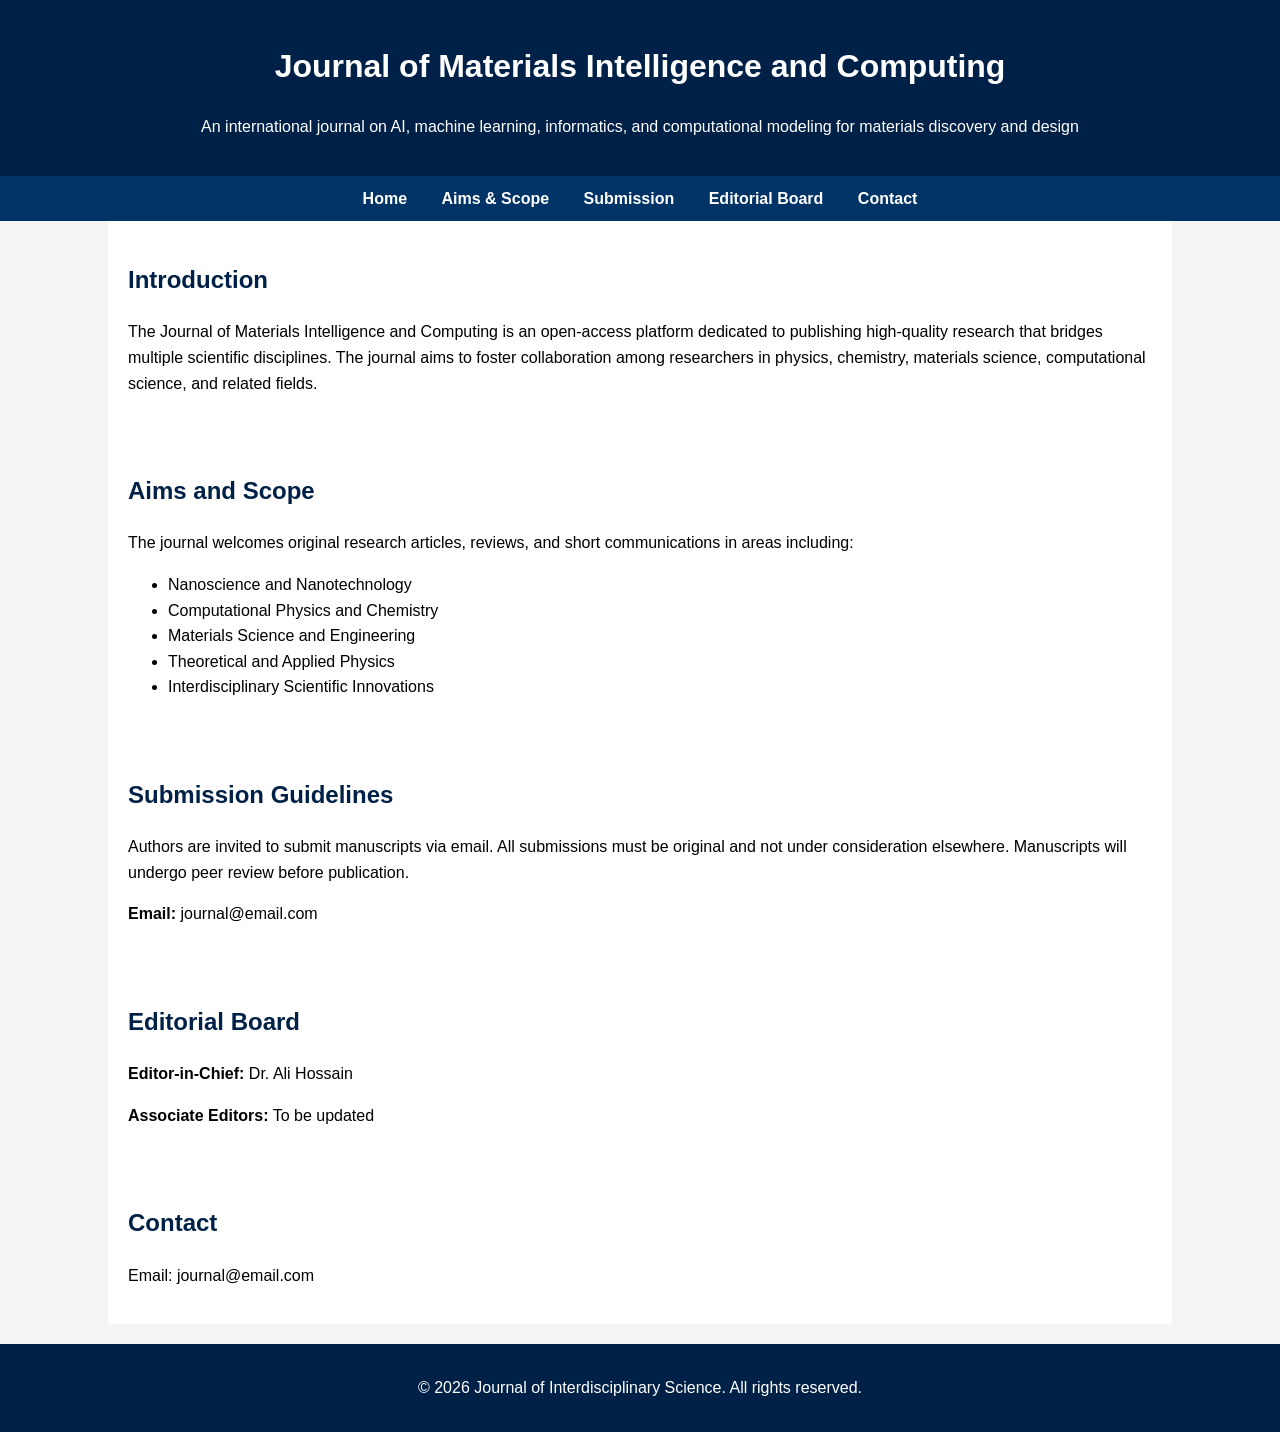
==== index.html @ 57023264 "Create index.html" ====
<!DOCTYPE html>
<html lang="en">
<head>
  <meta charset="UTF-8">
  <title>Journal of Materials Intelligence and Computing</title>
  <meta name="viewport" content="width=device-width, initial-scale=1.0">

  <style>
    body {
      font-family: Arial, sans-serif;
      margin: 0;
      line-height: 1.6;
      background-color: #f4f4f4;
    }

    header {
      background: #002147;
      color: white;
      padding: 20px 0;
      text-align: center;
    }

    nav {
      background: #003366;
      padding: 10px;
      text-align: center;
    }

    nav a {
      color: white;
      margin: 0 15px;
      text-decoration: none;
      font-weight: bold;
    }

    nav a:hover {
      text-decoration: underline;
    }

    .container {
      width: 80%;
      margin: auto;
      overflow: hidden;
      padding: 20px;
      background: white;
    }

    h2 {
      color: #002147;
    }

    footer {
      background: #002147;
      color: white;
      text-align: center;
      padding: 15px;
      margin-top: 20px;
    }
  </style>
</head>

<body>

<header>
  <h1>Journal of Materials Intelligence and Computing</h1>
  <p>An international journal on AI, machine learning, informatics, and computational modeling for materials discovery and design</p>
</header>

<nav>
  <a href="#home">Home</a>
  <a href="#aims">Aims & Scope</a>
  <a href="#submission">Submission</a>
  <a href="#editorial">Editorial Board</a>
  <a href="#contact">Contact</a>
</nav>

<div class="container" id="home">
  <h2>Introduction</h2>
  <p>
    The Journal of Materials Intelligence and Computing is an open-access platform dedicated to publishing
    high-quality research that bridges multiple scientific disciplines. The journal aims to foster
    collaboration among researchers in physics, chemistry, materials science, computational science,
    and related fields.
  </p>
</div>

<div class="container" id="aims">
  <h2>Aims and Scope</h2>
  <p>
    The journal welcomes original research articles, reviews, and short communications in areas including:
  </p>
  <ul>
    <li>Nanoscience and Nanotechnology</li>
    <li>Computational Physics and Chemistry</li>
    <li>Materials Science and Engineering</li>
    <li>Theoretical and Applied Physics</li>
    <li>Interdisciplinary Scientific Innovations</li>
  </ul>
</div>

<div class="container" id="submission">
  <h2>Submission Guidelines</h2>
  <p>
    Authors are invited to submit manuscripts via email. All submissions must be original and not under
    consideration elsewhere. Manuscripts will undergo peer review before publication.
  </p>
  <p><strong>Email:</strong> journal@email.com</p>
</div>

<div class="container" id="editorial">
  <h2>Editorial Board</h2>
  <p><strong>Editor-in-Chief:</strong> Dr. Ali Hossain</p>
  <p><strong>Associate Editors:</strong> To be updated</p>
</div>

<div class="container" id="contact">
  <h2>Contact</h2>
  <p>Email: journal@email.com</p>
</div>

<footer>
  <p>&copy; 2026 Journal of Interdisciplinary Science. All rights reserved.</p>
</footer>

</body>
</html>
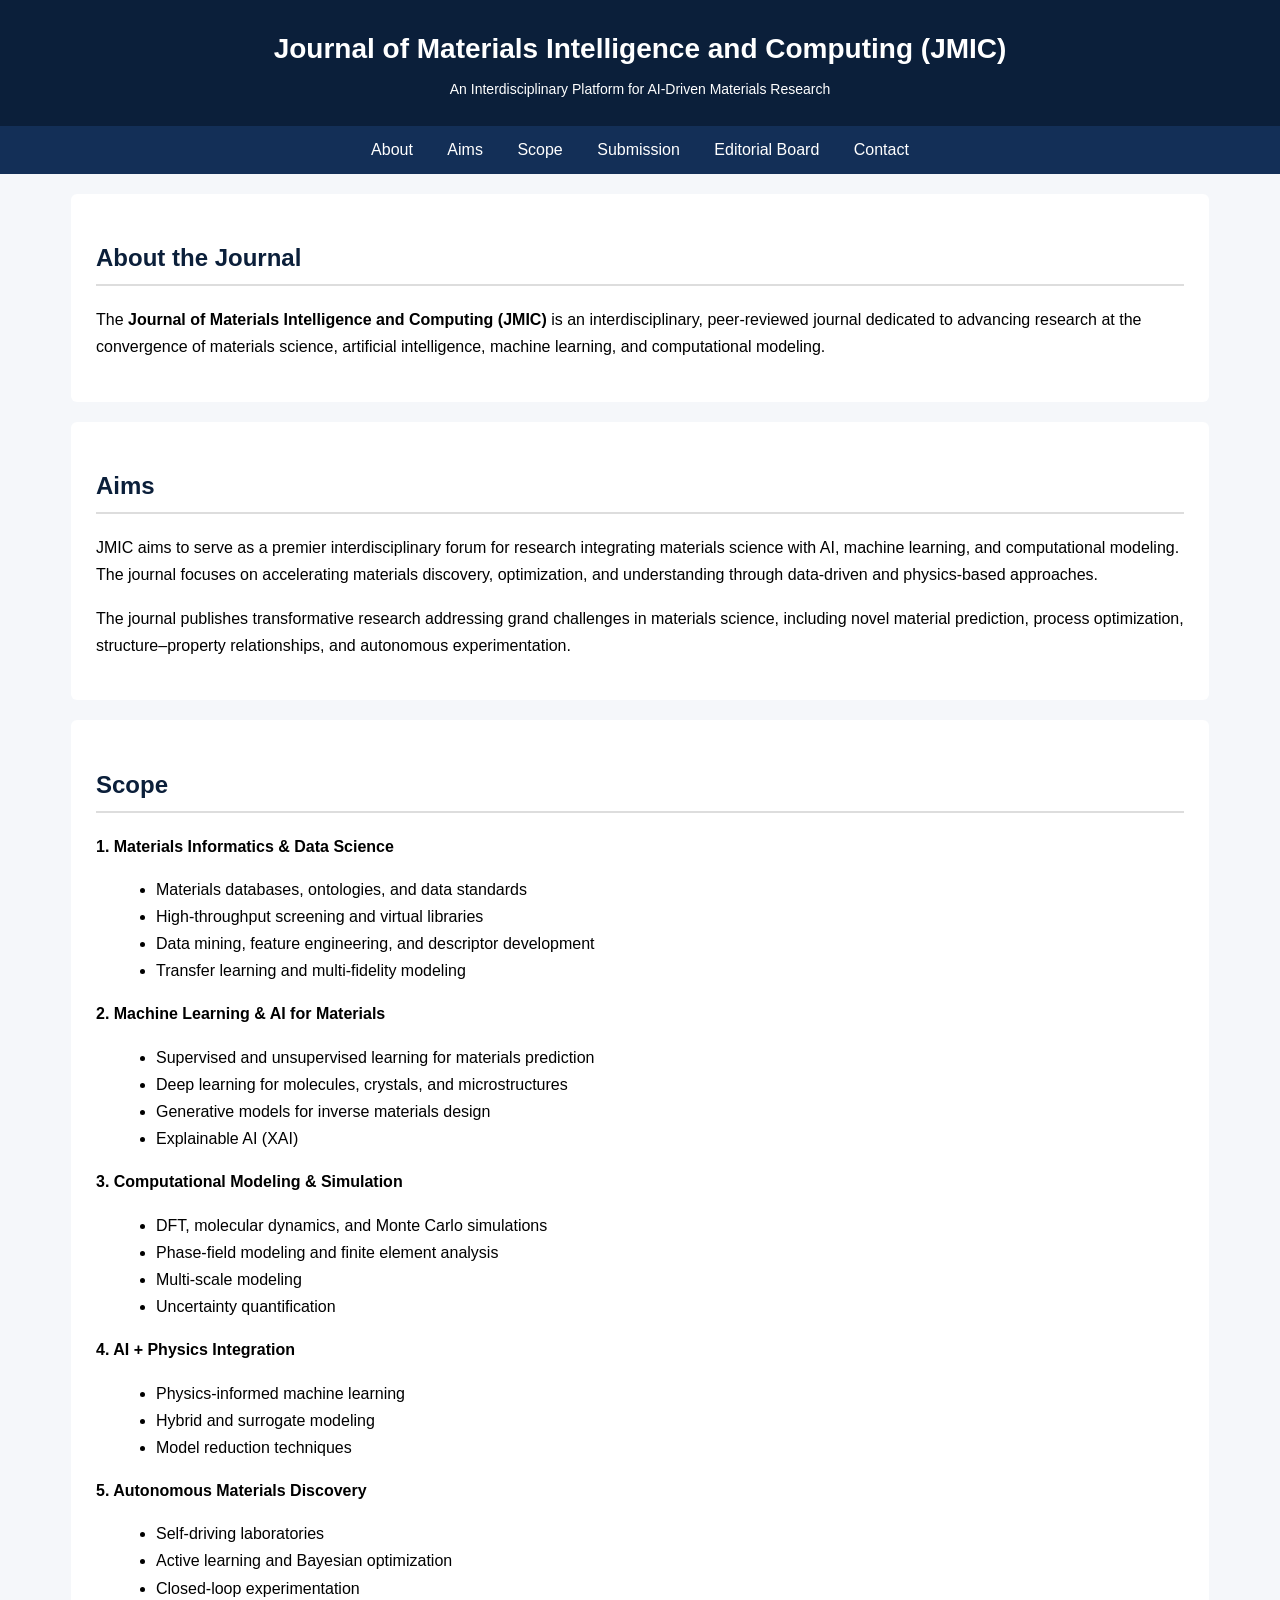
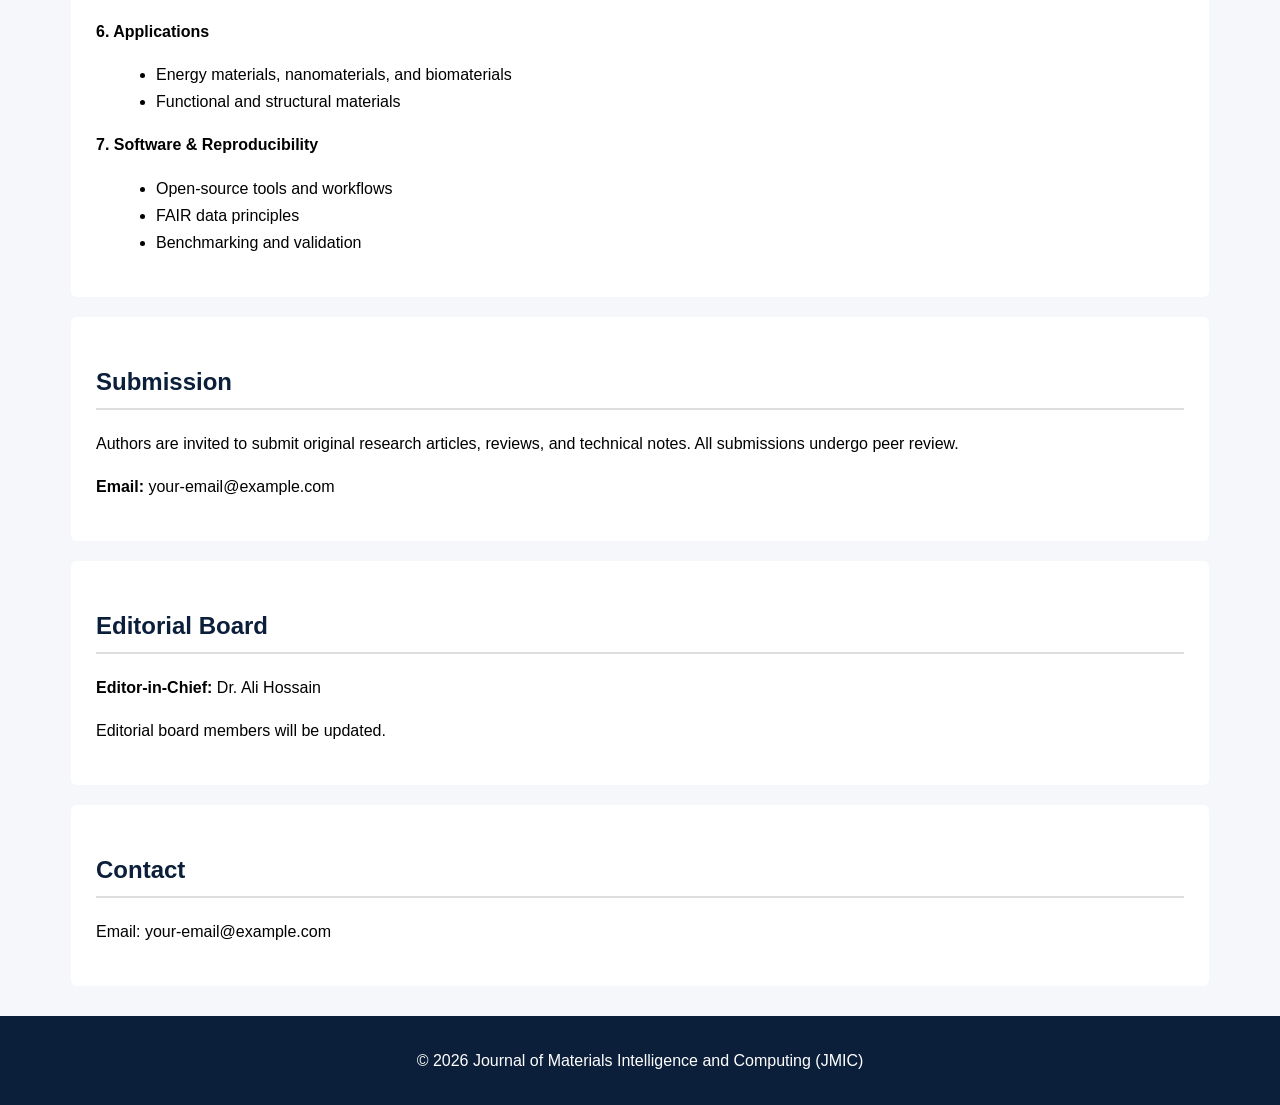
==== commit 55a36e41: "index.html" ====
--- a/index.html
+++ b/index.html
@@ -1,125 +1,203 @@
 <!DOCTYPE html>
 <html lang="en">
 <head>
-  <meta charset="UTF-8">
-  <title>Journal of Materials Intelligence and Computing</title>
-  <meta name="viewport" content="width=device-width, initial-scale=1.0">
-
-  <style>
-    body {
-      font-family: Arial, sans-serif;
-      margin: 0;
-      line-height: 1.6;
-      background-color: #f4f4f4;
-    }
-
-    header {
-      background: #002147;
-      color: white;
-      padding: 20px 0;
-      text-align: center;
-    }
-
-    nav {
-      background: #003366;
-      padding: 10px;
-      text-align: center;
-    }
-
-    nav a {
-      color: white;
-      margin: 0 15px;
-      text-decoration: none;
-      font-weight: bold;
-    }
-
-    nav a:hover {
-      text-decoration: underline;
-    }
-
-    .container {
-      width: 80%;
-      margin: auto;
-      overflow: hidden;
-      padding: 20px;
-      background: white;
-    }
-
-    h2 {
-      color: #002147;
-    }
-
-    footer {
-      background: #002147;
-      color: white;
-      text-align: center;
-      padding: 15px;
-      margin-top: 20px;
-    }
-  </style>
+<meta charset="UTF-8">
+<title>Journal of Materials Intelligence and Computing (JMIC)</title>
+<meta name="viewport" content="width=device-width, initial-scale=1.0">
+
+<style>
+body {
+  font-family: "Segoe UI", Arial, sans-serif;
+  margin: 0;
+  background: #f5f7fa;
+  line-height: 1.7;
+}
+
+header {
+  background: #0b1f3a;
+  color: white;
+  padding: 25px 10px;
+  text-align: center;
+}
+
+header h1 {
+  margin: 0;
+  font-size: 28px;
+}
+
+header p {
+  margin: 5px 0 0;
+  font-size: 14px;
+}
+
+nav {
+  background: #132f57;
+  text-align: center;
+  padding: 10px;
+}
+
+nav a {
+  color: white;
+  margin: 0 15px;
+  text-decoration: none;
+  font-weight: 500;
+}
+
+nav a:hover {
+  text-decoration: underline;
+}
+
+.container {
+  width: 85%;
+  margin: 20px auto;
+  background: white;
+  padding: 25px;
+  border-radius: 6px;
+}
+
+h2 {
+  color: #0b1f3a;
+  border-bottom: 2px solid #ddd;
+  padding-bottom: 5px;
+}
+
+ul {
+  margin-left: 20px;
+}
+
+.section-title {
+  font-weight: bold;
+  margin-top: 15px;
+}
+
+footer {
+  background: #0b1f3a;
+  color: white;
+  text-align: center;
+  padding: 15px;
+  margin-top: 30px;
+}
+</style>
 </head>
 
 <body>
 
 <header>
-  <h1>Journal of Materials Intelligence and Computing</h1>
-  <p>An international journal on AI, machine learning, informatics, and computational modeling for materials discovery and design</p>
+  <h1>Journal of Materials Intelligence and Computing (JMIC)</h1>
+  <p>An Interdisciplinary Platform for AI-Driven Materials Research</p>
 </header>
 
 <nav>
-  <a href="#home">Home</a>
-  <a href="#aims">Aims & Scope</a>
+  <a href="#about">About</a>
+  <a href="#aims">Aims</a>
+  <a href="#scope">Scope</a>
   <a href="#submission">Submission</a>
   <a href="#editorial">Editorial Board</a>
   <a href="#contact">Contact</a>
 </nav>
 
-<div class="container" id="home">
-  <h2>Introduction</h2>
-  <p>
-    The Journal of Materials Intelligence and Computing is an open-access platform dedicated to publishing
-    high-quality research that bridges multiple scientific disciplines. The journal aims to foster
-    collaboration among researchers in physics, chemistry, materials science, computational science,
-    and related fields.
+<div class="container" id="about">
+  <h2>About the Journal</h2>
+  <p>
+    The <strong>Journal of Materials Intelligence and Computing (JMIC)</strong> is an interdisciplinary,
+    peer-reviewed journal dedicated to advancing research at the convergence of materials science,
+    artificial intelligence, machine learning, and computational modeling.
   </p>
 </div>
 
 <div class="container" id="aims">
-  <h2>Aims and Scope</h2>
-  <p>
-    The journal welcomes original research articles, reviews, and short communications in areas including:
-  </p>
-  <ul>
-    <li>Nanoscience and Nanotechnology</li>
-    <li>Computational Physics and Chemistry</li>
-    <li>Materials Science and Engineering</li>
-    <li>Theoretical and Applied Physics</li>
-    <li>Interdisciplinary Scientific Innovations</li>
-  </ul>
+  <h2>Aims</h2>
+  <p>
+    JMIC aims to serve as a premier interdisciplinary forum for research integrating materials science
+    with AI, machine learning, and computational modeling. The journal focuses on accelerating materials
+    discovery, optimization, and understanding through data-driven and physics-based approaches.
+  </p>
+
+  <p>
+    The journal publishes transformative research addressing grand challenges in materials science,
+    including novel material prediction, process optimization, structure–property relationships, and
+    autonomous experimentation.
+  </p>
+</div>
+
+<div class="container" id="scope">
+  <h2>Scope</h2>
+
+  <p class="section-title">1. Materials Informatics & Data Science</p>
+  <ul>
+    <li>Materials databases, ontologies, and data standards</li>
+    <li>High-throughput screening and virtual libraries</li>
+    <li>Data mining, feature engineering, and descriptor development</li>
+    <li>Transfer learning and multi-fidelity modeling</li>
+  </ul>
+
+  <p class="section-title">2. Machine Learning & AI for Materials</p>
+  <ul>
+    <li>Supervised and unsupervised learning for materials prediction</li>
+    <li>Deep learning for molecules, crystals, and microstructures</li>
+    <li>Generative models for inverse materials design</li>
+    <li>Explainable AI (XAI)</li>
+  </ul>
+
+  <p class="section-title">3. Computational Modeling & Simulation</p>
+  <ul>
+    <li>DFT, molecular dynamics, and Monte Carlo simulations</li>
+    <li>Phase-field modeling and finite element analysis</li>
+    <li>Multi-scale modeling</li>
+    <li>Uncertainty quantification</li>
+  </ul>
+
+  <p class="section-title">4. AI + Physics Integration</p>
+  <ul>
+    <li>Physics-informed machine learning</li>
+    <li>Hybrid and surrogate modeling</li>
+    <li>Model reduction techniques</li>
+  </ul>
+
+  <p class="section-title">5. Autonomous Materials Discovery</p>
+  <ul>
+    <li>Self-driving laboratories</li>
+    <li>Active learning and Bayesian optimization</li>
+    <li>Closed-loop experimentation</li>
+  </ul>
+
+  <p class="section-title">6. Applications</p>
+  <ul>
+    <li>Energy materials, nanomaterials, and biomaterials</li>
+    <li>Functional and structural materials</li>
+  </ul>
+
+  <p class="section-title">7. Software & Reproducibility</p>
+  <ul>
+    <li>Open-source tools and workflows</li>
+    <li>FAIR data principles</li>
+    <li>Benchmarking and validation</li>
+  </ul>
+
 </div>
 
 <div class="container" id="submission">
-  <h2>Submission Guidelines</h2>
-  <p>
-    Authors are invited to submit manuscripts via email. All submissions must be original and not under
-    consideration elsewhere. Manuscripts will undergo peer review before publication.
-  </p>
-  <p><strong>Email:</strong> journal@email.com</p>
+  <h2>Submission</h2>
+  <p>
+    Authors are invited to submit original research articles, reviews, and technical notes.
+    All submissions undergo peer review.
+  </p>
+  <p><strong>Email:</strong> your-email@example.com</p>
 </div>
 
 <div class="container" id="editorial">
   <h2>Editorial Board</h2>
   <p><strong>Editor-in-Chief:</strong> Dr. Ali Hossain</p>
-  <p><strong>Associate Editors:</strong> To be updated</p>
+  <p>Editorial board members will be updated.</p>
 </div>
 
 <div class="container" id="contact">
   <h2>Contact</h2>
-  <p>Email: journal@email.com</p>
+  <p>Email: your-email@example.com</p>
 </div>
 
 <footer>
-  <p>&copy; 2026 Journal of Interdisciplinary Science. All rights reserved.</p>
+  <p>&copy; 2026 Journal of Materials Intelligence and Computing (JMIC)</p>
 </footer>
 
 </body>
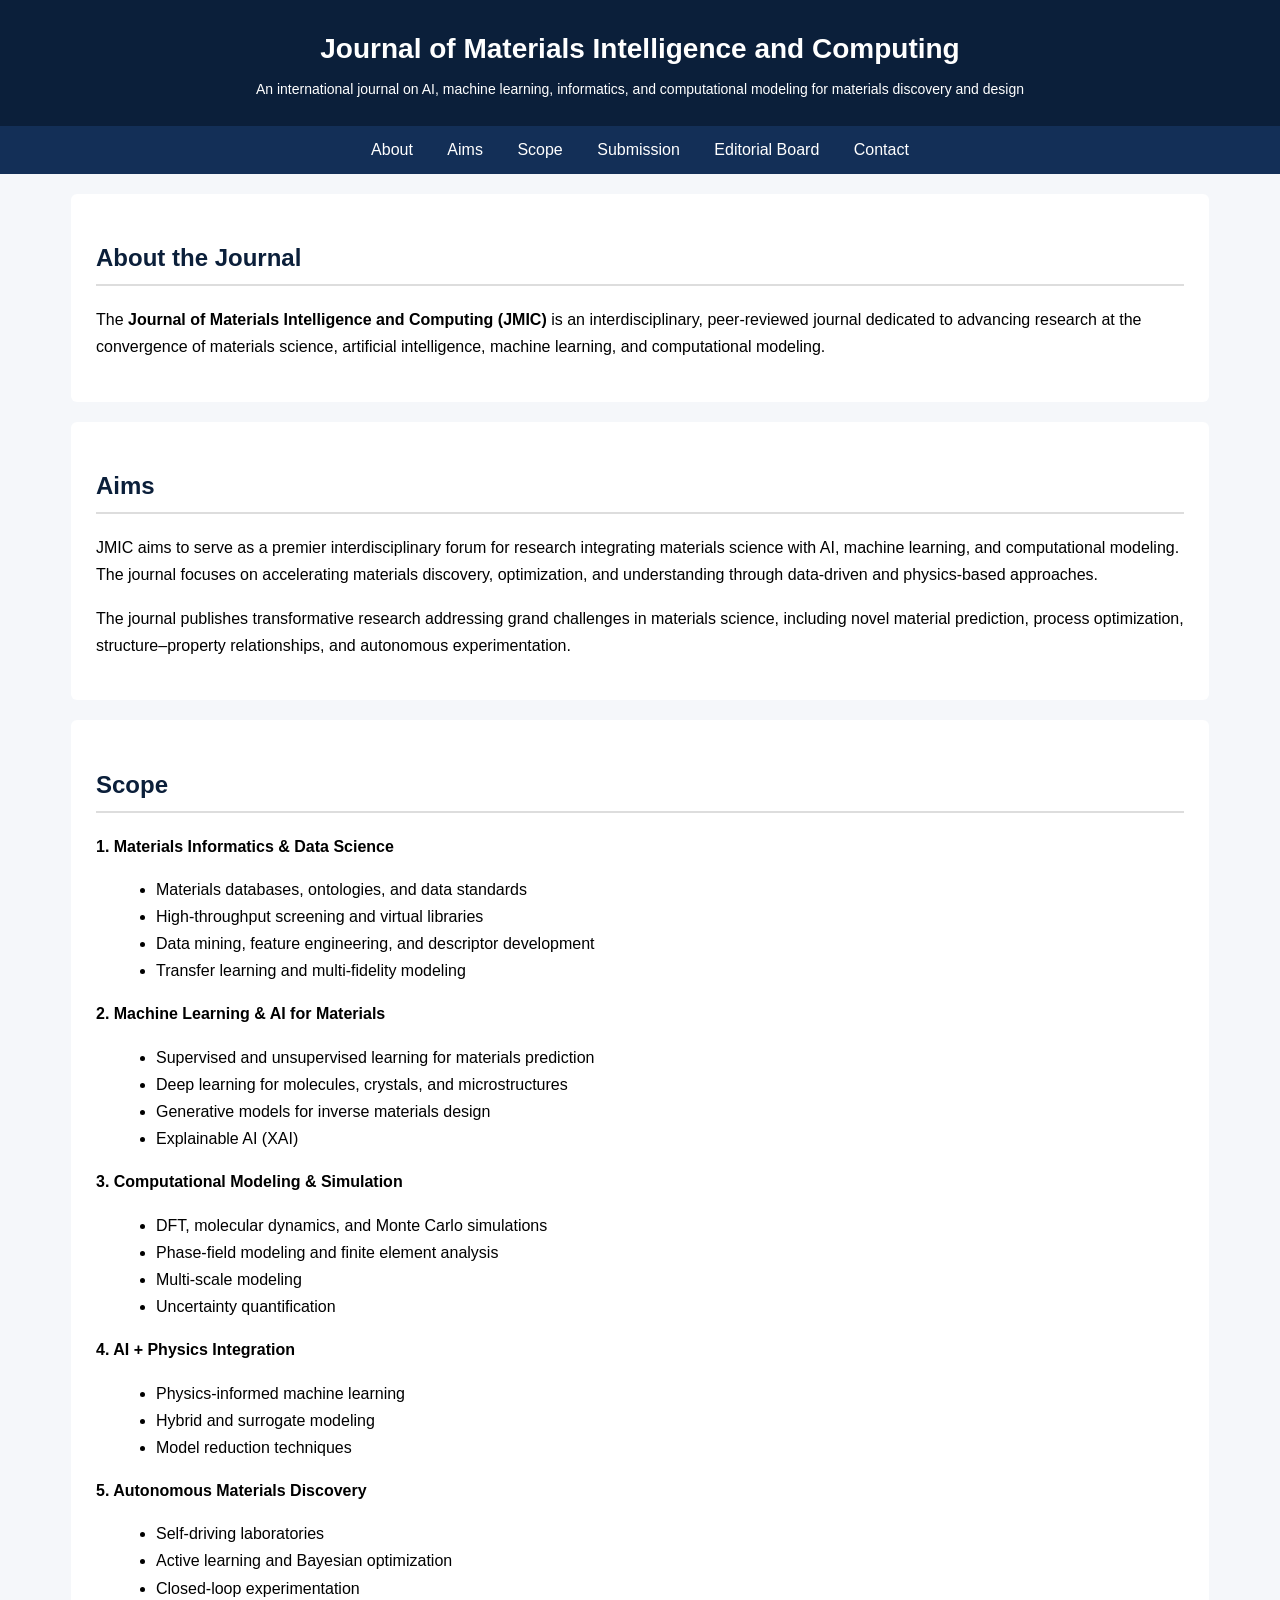
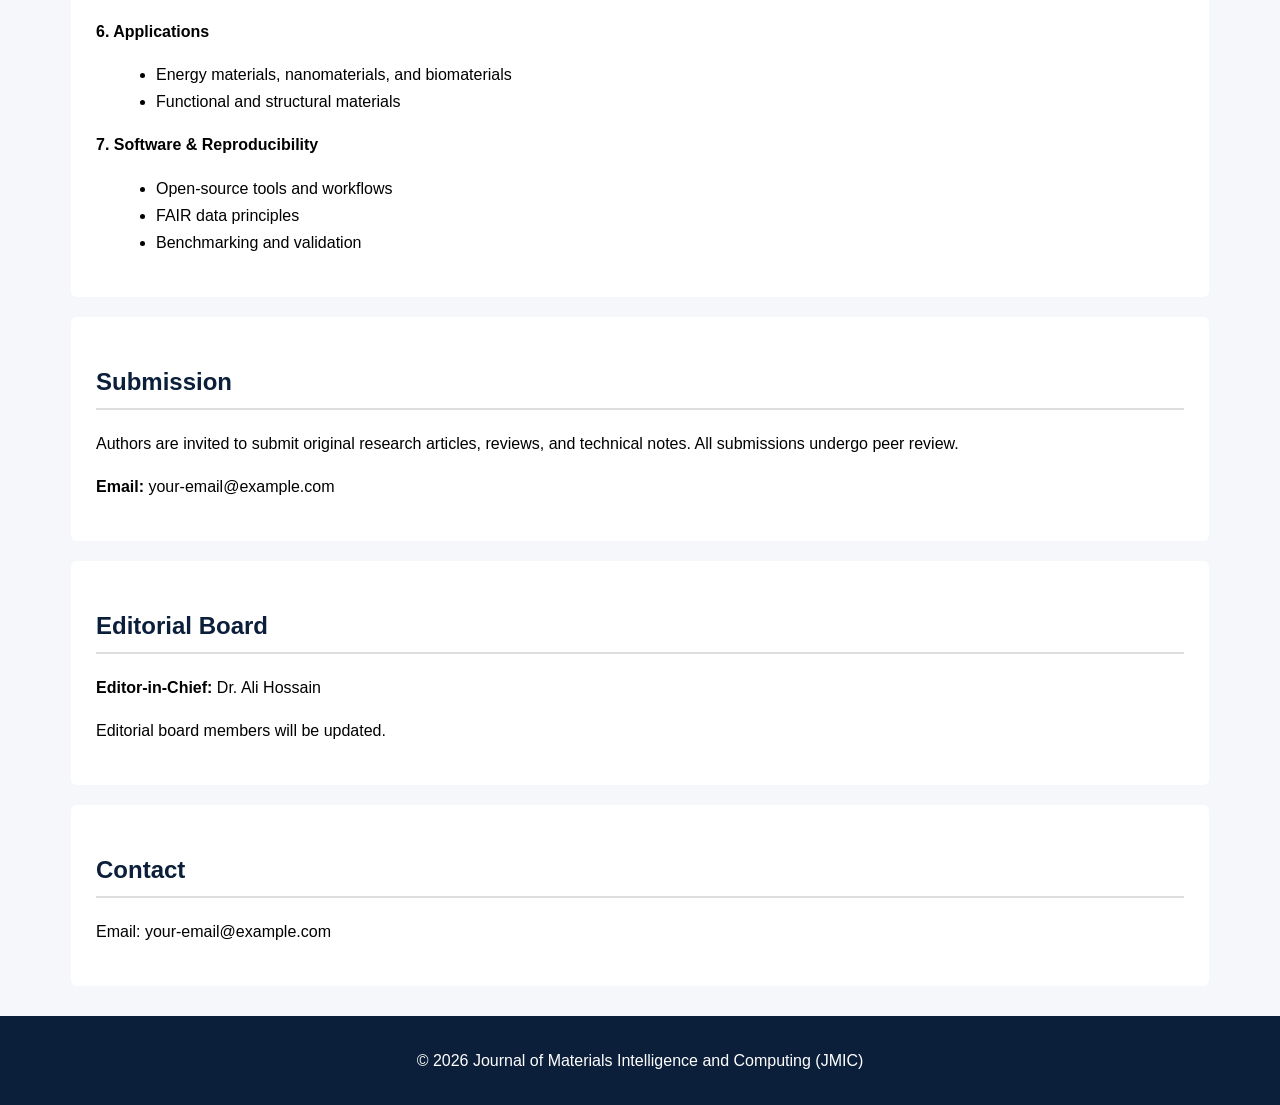
==== commit 7f372f1c: "Update index.html" ====
--- a/index.html
+++ b/index.html
@@ -1,8 +1,8 @@
-<!DOCTYPE html>
+<!DOCTYPE html> 
 <html lang="en">
 <head>
 <meta charset="UTF-8">
-<title>Journal of Materials Intelligence and Computing (JMIC)</title>
+<title>Journal of Materials Intelligence and Computing</title>
 <meta name="viewport" content="width=device-width, initial-scale=1.0">
 
 <style>
@@ -83,8 +83,8 @@
 <body>
 
 <header>
-  <h1>Journal of Materials Intelligence and Computing (JMIC)</h1>
-  <p>An Interdisciplinary Platform for AI-Driven Materials Research</p>
+  <h1>Journal of Materials Intelligence and Computing</h1>
+  <p>An international journal on AI, machine learning, informatics, and computational modeling for materials discovery and design</p>
 </header>
 
 <nav>
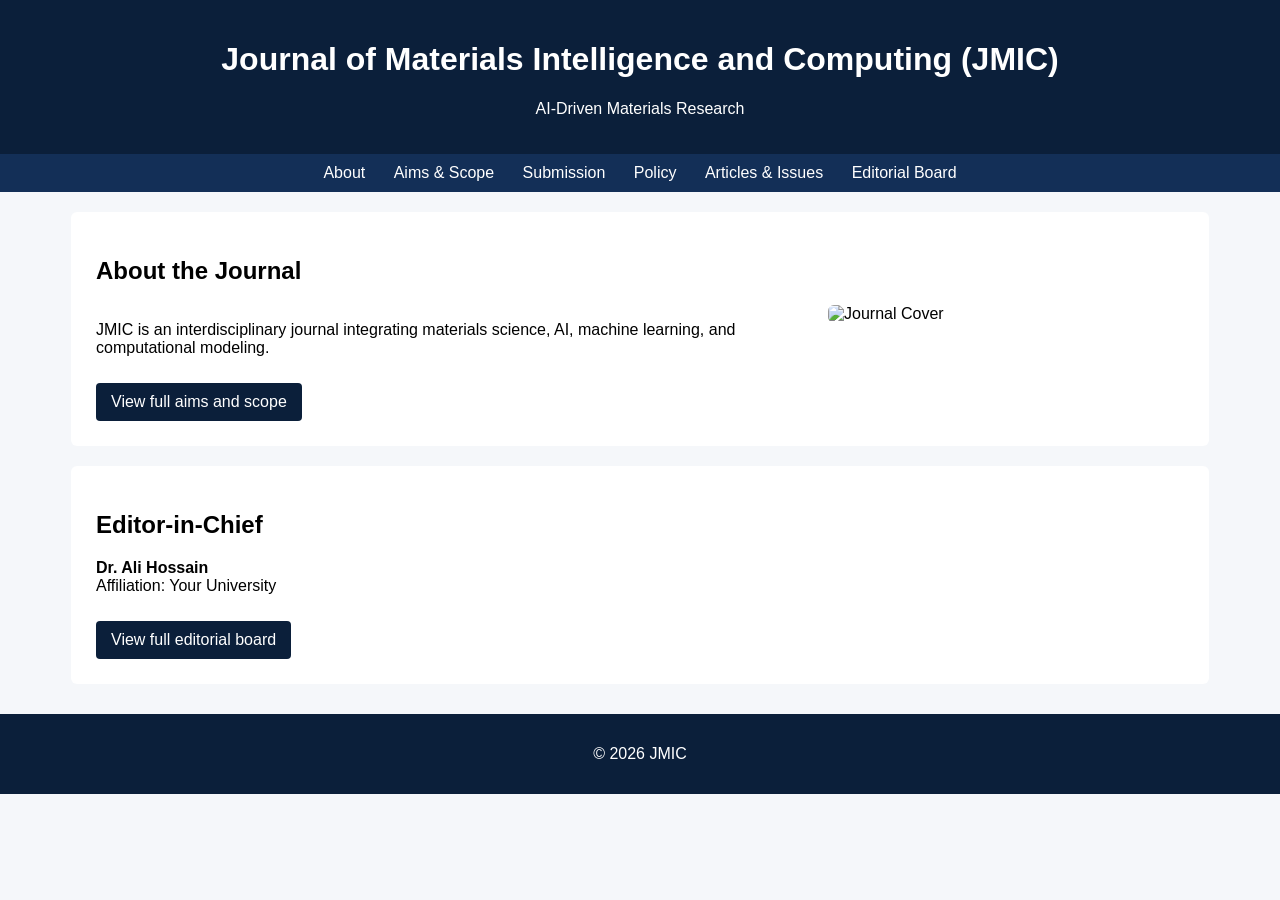
==== commit 30169cff: "Update index.html" ====
--- a/index.html
+++ b/index.html
@@ -1,203 +1,58 @@
-<!DOCTYPE html> 
-<html lang="en">
+<!DOCTYPE html>
+<html>
 <head>
-<meta charset="UTF-8">
-<title>Journal of Materials Intelligence and Computing</title>
-<meta name="viewport" content="width=device-width, initial-scale=1.0">
-
-<style>
-body {
-  font-family: "Segoe UI", Arial, sans-serif;
-  margin: 0;
-  background: #f5f7fa;
-  line-height: 1.7;
-}
-
-header {
-  background: #0b1f3a;
-  color: white;
-  padding: 25px 10px;
-  text-align: center;
-}
-
-header h1 {
-  margin: 0;
-  font-size: 28px;
-}
-
-header p {
-  margin: 5px 0 0;
-  font-size: 14px;
-}
-
-nav {
-  background: #132f57;
-  text-align: center;
-  padding: 10px;
-}
-
-nav a {
-  color: white;
-  margin: 0 15px;
-  text-decoration: none;
-  font-weight: 500;
-}
-
-nav a:hover {
-  text-decoration: underline;
-}
-
-.container {
-  width: 85%;
-  margin: 20px auto;
-  background: white;
-  padding: 25px;
-  border-radius: 6px;
-}
-
-h2 {
-  color: #0b1f3a;
-  border-bottom: 2px solid #ddd;
-  padding-bottom: 5px;
-}
-
-ul {
-  margin-left: 20px;
-}
-
-.section-title {
-  font-weight: bold;
-  margin-top: 15px;
-}
-
-footer {
-  background: #0b1f3a;
-  color: white;
-  text-align: center;
-  padding: 15px;
-  margin-top: 30px;
-}
-</style>
+<title>JMIC</title>
+<link rel="stylesheet" href="style.css">
 </head>
 
 <body>
 
 <header>
-  <h1>Journal of Materials Intelligence and Computing</h1>
-  <p>An international journal on AI, machine learning, informatics, and computational modeling for materials discovery and design</p>
+<h1>Journal of Materials Intelligence and Computing (JMIC)</h1>
+<p>AI-Driven Materials Research</p>
 </header>
 
 <nav>
-  <a href="#about">About</a>
-  <a href="#aims">Aims</a>
-  <a href="#scope">Scope</a>
-  <a href="#submission">Submission</a>
-  <a href="#editorial">Editorial Board</a>
-  <a href="#contact">Contact</a>
+<a href="index.html">About</a>
+<a href="aims.html">Aims & Scope</a>
+<a href="submission.html">Submission</a>
+<a href="policy.html">Policy</a>
+<a href="articles.html">Articles & Issues</a>
+<a href="editorial.html">Editorial Board</a>
 </nav>
 
-<div class="container" id="about">
-  <h2>About the Journal</h2>
-  <p>
-    The <strong>Journal of Materials Intelligence and Computing (JMIC)</strong> is an interdisciplinary,
-    peer-reviewed journal dedicated to advancing research at the convergence of materials science,
-    artificial intelligence, machine learning, and computational modeling.
-  </p>
+<div class="container">
+<h2>About the Journal</h2>
+
+<div class="two-column">
+
+<div class="left">
+<p>
+JMIC is an interdisciplinary journal integrating materials science,
+AI, machine learning, and computational modeling.
+</p>
+
+<a class="button" href="aims.html">View full aims and scope</a>
 </div>
 
-<div class="container" id="aims">
-  <h2>Aims</h2>
-  <p>
-    JMIC aims to serve as a premier interdisciplinary forum for research integrating materials science
-    with AI, machine learning, and computational modeling. The journal focuses on accelerating materials
-    discovery, optimization, and understanding through data-driven and physics-based approaches.
-  </p>
-
-  <p>
-    The journal publishes transformative research addressing grand challenges in materials science,
-    including novel material prediction, process optimization, structure–property relationships, and
-    autonomous experimentation.
-  </p>
+<div class="right">
+<img src="https://via.placeholder.com/300x200" alt="Journal Cover">
 </div>
 
-<div class="container" id="scope">
-  <h2>Scope</h2>
-
-  <p class="section-title">1. Materials Informatics & Data Science</p>
-  <ul>
-    <li>Materials databases, ontologies, and data standards</li>
-    <li>High-throughput screening and virtual libraries</li>
-    <li>Data mining, feature engineering, and descriptor development</li>
-    <li>Transfer learning and multi-fidelity modeling</li>
-  </ul>
-
-  <p class="section-title">2. Machine Learning & AI for Materials</p>
-  <ul>
-    <li>Supervised and unsupervised learning for materials prediction</li>
-    <li>Deep learning for molecules, crystals, and microstructures</li>
-    <li>Generative models for inverse materials design</li>
-    <li>Explainable AI (XAI)</li>
-  </ul>
-
-  <p class="section-title">3. Computational Modeling & Simulation</p>
-  <ul>
-    <li>DFT, molecular dynamics, and Monte Carlo simulations</li>
-    <li>Phase-field modeling and finite element analysis</li>
-    <li>Multi-scale modeling</li>
-    <li>Uncertainty quantification</li>
-  </ul>
-
-  <p class="section-title">4. AI + Physics Integration</p>
-  <ul>
-    <li>Physics-informed machine learning</li>
-    <li>Hybrid and surrogate modeling</li>
-    <li>Model reduction techniques</li>
-  </ul>
-
-  <p class="section-title">5. Autonomous Materials Discovery</p>
-  <ul>
-    <li>Self-driving laboratories</li>
-    <li>Active learning and Bayesian optimization</li>
-    <li>Closed-loop experimentation</li>
-  </ul>
-
-  <p class="section-title">6. Applications</p>
-  <ul>
-    <li>Energy materials, nanomaterials, and biomaterials</li>
-    <li>Functional and structural materials</li>
-  </ul>
-
-  <p class="section-title">7. Software & Reproducibility</p>
-  <ul>
-    <li>Open-source tools and workflows</li>
-    <li>FAIR data principles</li>
-    <li>Benchmarking and validation</li>
-  </ul>
-
+</div>
 </div>
 
-<div class="container" id="submission">
-  <h2>Submission</h2>
-  <p>
-    Authors are invited to submit original research articles, reviews, and technical notes.
-    All submissions undergo peer review.
-  </p>
-  <p><strong>Email:</strong> your-email@example.com</p>
-</div>
+<div class="container">
+<h2>Editor-in-Chief</h2>
 
-<div class="container" id="editorial">
-  <h2>Editorial Board</h2>
-  <p><strong>Editor-in-Chief:</strong> Dr. Ali Hossain</p>
-  <p>Editorial board members will be updated.</p>
-</div>
+<p><strong>Dr. Ali Hossain</strong><br>
+Affiliation: Your University</p>
 
-<div class="container" id="contact">
-  <h2>Contact</h2>
-  <p>Email: your-email@example.com</p>
+<a class="button" href="editorial.html">View full editorial board</a>
 </div>
 
 <footer>
-  <p>&copy; 2026 Journal of Materials Intelligence and Computing (JMIC)</p>
+<p>© 2026 JMIC</p>
 </footer>
 
 </body>
--- a/style.css
+++ b/style.css
@@ -0,0 +1,74 @@
+body {
+  font-family: "Segoe UI", Arial, sans-serif;
+  margin: 0;
+  background: #f5f7fa;
+}
+
+header {
+  background: #0b1f3a;
+  color: white;
+  padding: 20px;
+  text-align: center;
+}
+
+nav {
+  background: #132f57;
+  text-align: center;
+  padding: 10px;
+}
+
+nav a {
+  color: white;
+  margin: 0 12px;
+  text-decoration: none;
+  font-weight: 500;
+}
+
+nav a:hover {
+  text-decoration: underline;
+}
+
+.container {
+  width: 85%;
+  margin: 20px auto;
+  background: white;
+  padding: 25px;
+  border-radius: 6px;
+}
+
+.two-column {
+  display: flex;
+  gap: 20px;
+  flex-wrap: wrap;
+}
+
+.left {
+  flex: 2;
+}
+
+.right {
+  flex: 1;
+}
+
+img {
+  max-width: 100%;
+  border-radius: 6px;
+}
+
+.button {
+  display: inline-block;
+  padding: 10px 15px;
+  background: #0b1f3a;
+  color: white;
+  text-decoration: none;
+  border-radius: 4px;
+  margin-top: 10px;
+}
+
+footer {
+  background: #0b1f3a;
+  color: white;
+  text-align: center;
+  padding: 15px;
+  margin-top: 30px;
+}
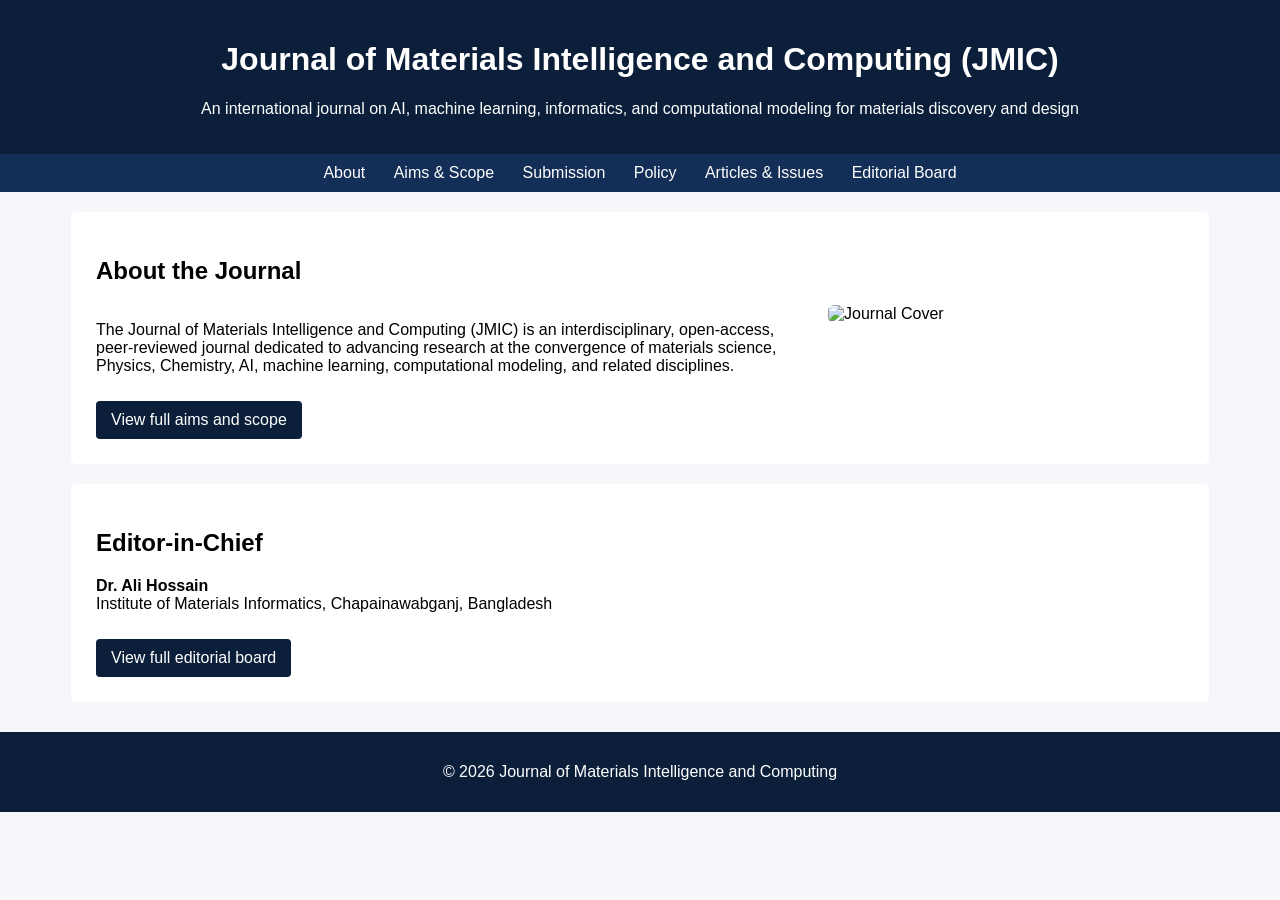
==== commit b82adc1e: "Update index.html" ====
--- a/index.html
+++ b/index.html
@@ -1,7 +1,7 @@
 <!DOCTYPE html>
 <html>
 <head>
-<title>JMIC</title>
+<title>Journal of Materials Intelligence and Computing</title>
 <link rel="stylesheet" href="style.css">
 </head>
 
@@ -9,7 +9,7 @@
 
 <header>
 <h1>Journal of Materials Intelligence and Computing (JMIC)</h1>
-<p>AI-Driven Materials Research</p>
+<p>An international journal on AI, machine learning, informatics, and computational modeling for materials discovery and design</p>
 </header>
 
 <nav>
@@ -28,8 +28,8 @@
 
 <div class="left">
 <p>
-JMIC is an interdisciplinary journal integrating materials science,
-AI, machine learning, and computational modeling.
+The Journal of Materials Intelligence and Computing (JMIC) is an interdisciplinary, open-access, peer-reviewed journal dedicated to advancing research at the convergence of materials science,
+Physics, Chemistry, AI, machine learning, computational modeling, and related disciplines.
 </p>
 
 <a class="button" href="aims.html">View full aims and scope</a>
@@ -46,13 +46,13 @@
 <h2>Editor-in-Chief</h2>
 
 <p><strong>Dr. Ali Hossain</strong><br>
-Affiliation: Your University</p>
+Institute of Materials Informatics, Chapainawabganj, Bangladesh</p>
 
 <a class="button" href="editorial.html">View full editorial board</a>
 </div>
 
 <footer>
-<p>© 2026 JMIC</p>
+<p>© 2026 Journal of Materials Intelligence and Computing</p>
 </footer>
 
 </body>
